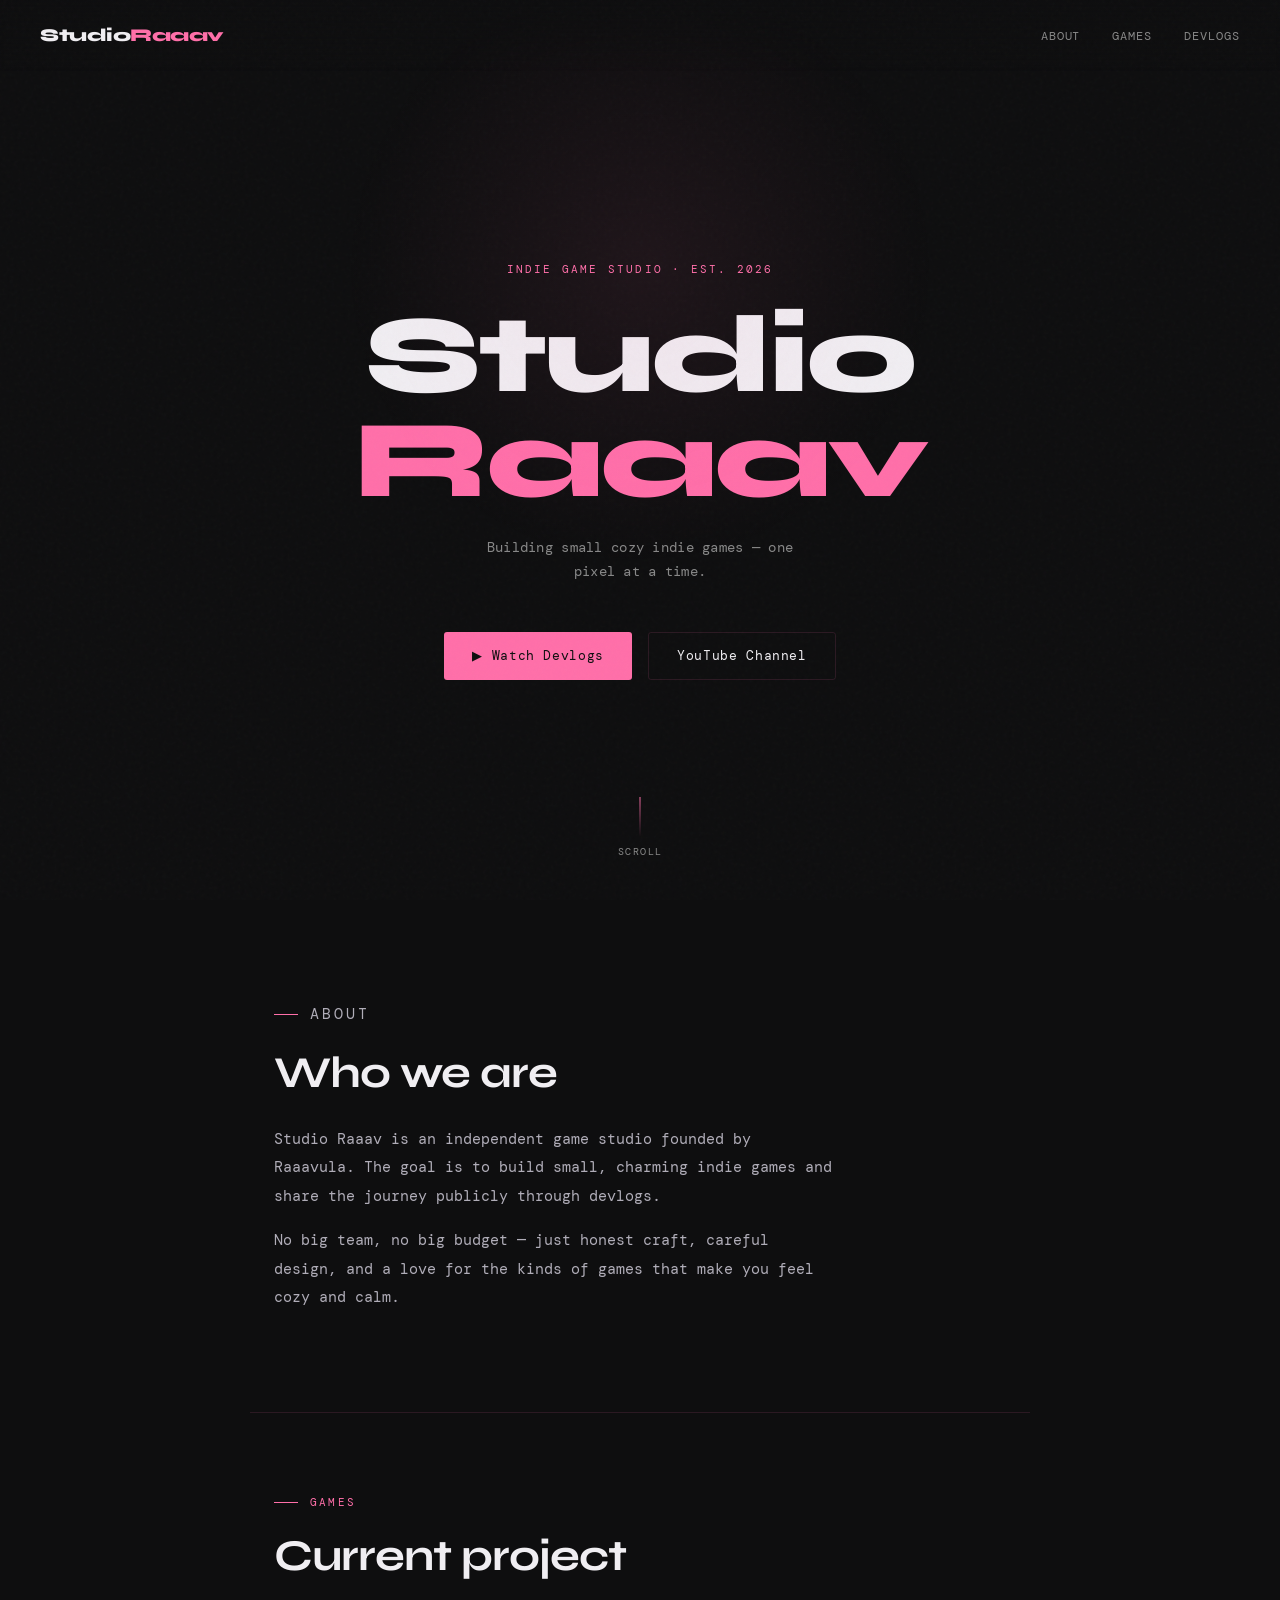
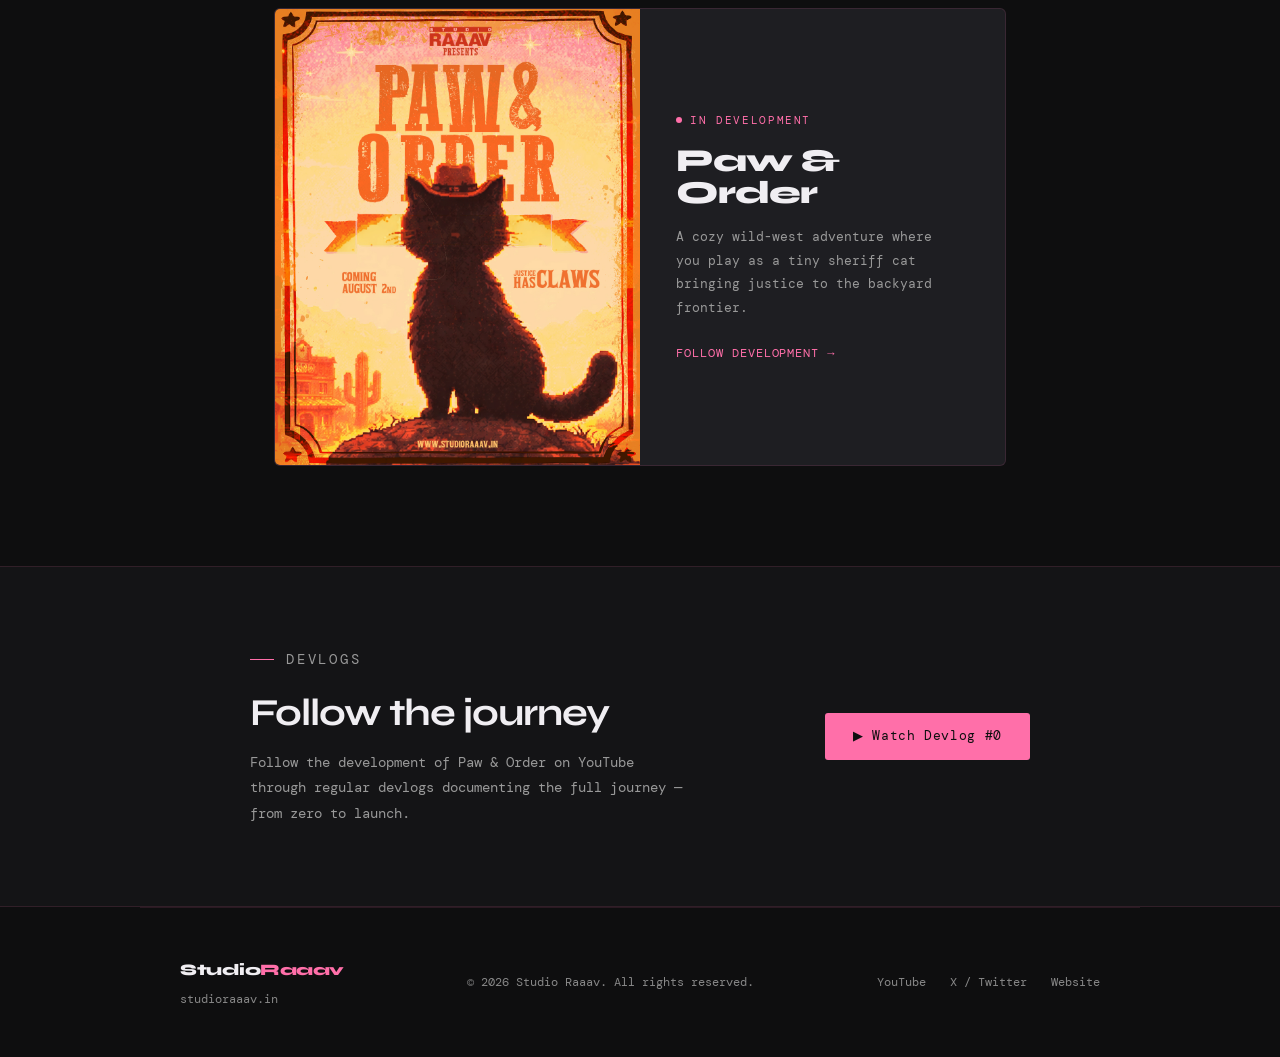
==== index.html @ 082eedff "Add files via upload" ====
<!DOCTYPE html>
<html lang="en">
<head>
  <meta charset="UTF-8" />
  <meta name="viewport" content="width=device-width, initial-scale=1.0" />
  <title>Studio Raaav — Cozy Indie Games</title>
  <link rel="preconnect" href="https://fonts.googleapis.com" />
  <link rel="preconnect" href="https://fonts.gstatic.com" crossorigin />
  <link href="https://fonts.googleapis.com/css2?family=Syne:wght@400;600;700;800&family=DM+Mono:ital,wght@0,300;0,400;1,300&display=swap" rel="stylesheet" />
  <style>
    :root {
      --bg: #0e0e0f;
      --bg2: #141416;
      --bg3: #1a1a1d;
      --surface: #1e1e22;
      --border: rgba(255,111,169,0.12);
      --pink: #ff6fa9;
      --pink-dim: rgba(255,111,169,0.15);
      --pink-glow: rgba(255,111,169,0.08);
      --text: #f0eef2;
      --muted: #888;
      --font-head: 'Syne', sans-serif;
      --font-mono: 'DM Mono', monospace;
    }

    *, *::before, *::after { box-sizing: border-box; margin: 0; padding: 0; }

    html { scroll-behavior: smooth; }

    body {
      background: var(--bg);
      color: var(--text);
      font-family: var(--font-mono);
      font-size: 15px;
      line-height: 1.7;
      overflow-x: hidden;
    }

    /* ── NOISE OVERLAY ── */
    body::before {
      content: '';
      position: fixed;
      inset: 0;
      background-image: url("data:image/svg+xml,%3Csvg viewBox='0 0 256 256' xmlns='http://www.w3.org/2000/svg'%3E%3Cfilter id='noise'%3E%3CfeTurbulence type='fractalNoise' baseFrequency='0.9' numOctaves='4' stitchTiles='stitch'/%3E%3C/filter%3E%3Crect width='100%25' height='100%25' filter='url(%23noise)' opacity='0.035'/%3E%3C/svg%3E");
      pointer-events: none;
      z-index: 1000;
      opacity: 0.6;
    }

    /* ── NAV ── */
    nav {
      position: fixed;
      top: 0; left: 0; right: 0;
      z-index: 100;
      padding: 20px 40px;
      display: flex;
      align-items: center;
      justify-content: space-between;
      background: linear-gradient(to bottom, rgba(14,14,15,0.95), transparent);
      backdrop-filter: blur(2px);
    }

    .nav-logo {
      font-family: var(--font-head);
      font-weight: 800;
      font-size: 18px;
      letter-spacing: -0.5px;
      color: var(--text);
      text-decoration: none;
    }

    .nav-logo span { color: var(--pink); }

    .nav-links {
      display: flex;
      gap: 32px;
      list-style: none;
    }

    .nav-links a {
      color: var(--muted);
      text-decoration: none;
      font-size: 12px;
      letter-spacing: 0.08em;
      text-transform: uppercase;
      transition: color 0.2s;
    }

    .nav-links a:hover { color: var(--pink); }

    /* ── HERO ── */
    #hero {
      min-height: 100vh;
      display: flex;
      flex-direction: column;
      align-items: center;
      justify-content: center;
      text-align: center;
      padding: 120px 24px 80px;
      position: relative;
    }

    /* Radial glow behind hero */
    #hero::after {
      content: '';
      position: absolute;
      top: 30%;
      left: 50%;
      transform: translate(-50%, -50%);
      width: 600px;
      height: 600px;
      background: radial-gradient(ellipse at center, rgba(255,111,169,0.07) 0%, transparent 70%);
      pointer-events: none;
    }

    .hero-label {
      font-size: 11px;
      letter-spacing: 0.2em;
      text-transform: uppercase;
      color: var(--pink);
      margin-bottom: 24px;
      opacity: 0;
      animation: fadeUp 0.6s ease forwards 0.1s;
    }

    .hero-title {
      font-family: var(--font-head);
      font-weight: 800;
      font-size: clamp(52px, 10vw, 110px);
      line-height: 0.95;
      letter-spacing: -3px;
      color: var(--text);
      opacity: 0;
      animation: fadeUp 0.7s ease forwards 0.25s;
    }

    .hero-title .accent { color: var(--pink); }

    .hero-sub {
      margin-top: 24px;
      font-size: 14px;
      color: var(--muted);
      letter-spacing: 0.02em;
      max-width: 320px;
      opacity: 0;
      animation: fadeUp 0.7s ease forwards 0.4s;
    }

    .hero-actions {
      margin-top: 48px;
      display: flex;
      gap: 16px;
      flex-wrap: wrap;
      justify-content: center;
      opacity: 0;
      animation: fadeUp 0.7s ease forwards 0.55s;
    }

    .btn {
      display: inline-flex;
      align-items: center;
      gap: 8px;
      padding: 12px 28px;
      font-family: var(--font-mono);
      font-size: 13px;
      letter-spacing: 0.05em;
      border-radius: 3px;
      text-decoration: none;
      cursor: pointer;
      transition: all 0.2s;
      border: none;
    }

    .btn-primary {
      background: var(--pink);
      color: #0e0e0f;
      font-weight: 400;
    }

    .btn-primary:hover {
      background: #ff8fbe;
      transform: translateY(-2px);
      box-shadow: 0 8px 32px rgba(255,111,169,0.3);
    }

    .btn-ghost {
      background: transparent;
      color: var(--text);
      border: 1px solid var(--border);
    }

    .btn-ghost:hover {
      border-color: var(--pink);
      color: var(--pink);
      transform: translateY(-2px);
    }

    /* scroll indicator */
    .scroll-hint {
      position: absolute;
      bottom: 40px;
      left: 50%;
      transform: translateX(-50%);
      display: flex;
      flex-direction: column;
      align-items: center;
      gap: 6px;
      opacity: 0;
      animation: fadeIn 1s ease forwards 1.2s;
    }

    .scroll-hint span {
      font-size: 10px;
      letter-spacing: 0.15em;
      text-transform: uppercase;
      color: var(--muted);
    }

    .scroll-line {
      width: 1px;
      height: 40px;
      background: linear-gradient(to bottom, var(--pink), transparent);
      animation: scrollPulse 2s ease infinite;
    }

    /* ── SECTIONS ── */
    section {
      padding: 100px 24px;
      max-width: 780px;
      margin: 0 auto;
    }

    .section-tag {
      font-size: 11px;
      letter-spacing: 0.2em;
      text-transform: uppercase;
      color: var(--pink);
      margin-bottom: 20px;
      display: flex;
      align-items: center;
      gap: 12px;
    }

    .section-tag::before {
      content: '';
      display: block;
      width: 24px;
      height: 1px;
      background: var(--pink);
    }

    .section-title {
      font-family: var(--font-head);
      font-size: clamp(28px, 5vw, 44px);
      font-weight: 700;
      letter-spacing: -1px;
      line-height: 1.1;
      margin-bottom: 28px;
    }

    /* ── ABOUT ── */
    #about p {
      color: #b0adb8;
      font-size: 15px;
      line-height: 1.9;
      max-width: 560px;
    }

    #about p + p { margin-top: 16px; }

    /* ── GAMES ── */
    #games { padding-top: 80px; }

    .game-card {
      background: var(--surface);
      border: 1px solid var(--border);
      border-radius: 6px;
      overflow: hidden;
      display: grid;
      grid-template-columns: 1fr 1fr;
      min-height: 320px;
      transition: border-color 0.3s, box-shadow 0.3s;
    }

    .game-card:hover {
      border-color: rgba(255,111,169,0.3);
      box-shadow: 0 0 60px rgba(255,111,169,0.06);
    }

    .game-poster {
      background: #111113;
      position: relative;
      display: flex;
      align-items: center;
      justify-content: center;
      overflow: hidden;
      min-height: 260px;
    }

    /* Pixel art cat placeholder */
    .game-poster svg {
      width: 120px;
      height: 120px;
      opacity: 0.9;
    }



    .game-info {
      padding: 40px 36px;
      display: flex;
      flex-direction: column;
      justify-content: center;
      gap: 16px;
    }

    .game-status {
      display: inline-flex;
      align-items: center;
      gap: 8px;
      font-size: 11px;
      letter-spacing: 0.15em;
      text-transform: uppercase;
      color: var(--pink);
    }

    .status-dot {
      width: 6px;
      height: 6px;
      border-radius: 50%;
      background: var(--pink);
      animation: pulse 2s ease infinite;
    }

    .game-name {
      font-family: var(--font-head);
      font-size: 32px;
      font-weight: 800;
      letter-spacing: -1px;
      line-height: 1;
    }

    .game-desc {
      color: #999;
      font-size: 13px;
      line-height: 1.8;
      max-width: 260px;
    }

    .game-link {
      display: inline-flex;
      align-items: center;
      gap: 8px;
      color: var(--pink);
      font-size: 12px;
      letter-spacing: 0.08em;
      text-decoration: none;
      text-transform: uppercase;
      margin-top: 8px;
      transition: gap 0.2s;
    }

    .game-link:hover { gap: 14px; }
    .game-link::after { content: '→'; }

    /* ── DEVLOG ── */
    #devlog {
      border-top: 1px solid var(--border);
      border-bottom: 1px solid var(--border);
      padding: 80px 24px;
      max-width: 100%;
      background: var(--bg2);
    }

    #devlog .inner {
      max-width: 780px;
      margin: 0 auto;
      display: grid;
      grid-template-columns: 1fr auto;
      align-items: center;
      gap: 40px;
    }

    #devlog p {
      color: #999;
      font-size: 14px;
      line-height: 1.8;
      max-width: 440px;
    }

    /* ── FOOTER ── */
    footer {
      padding: 48px 40px;
      display: flex;
      align-items: center;
      justify-content: space-between;
      border-top: 1px solid var(--border);
      max-width: 1000px;
      margin: 0 auto;
    }

    .footer-logo {
      font-family: var(--font-head);
      font-weight: 800;
      font-size: 16px;
      letter-spacing: -0.5px;
    }

    .footer-logo span { color: var(--pink); }

    .footer-copy {
      font-size: 12px;
      color: var(--muted);
    }

    .footer-links {
      display: flex;
      gap: 24px;
    }

    .footer-links a {
      color: var(--muted);
      font-size: 12px;
      text-decoration: none;
      transition: color 0.2s;
    }

    .footer-links a:hover { color: var(--pink); }

    /* ── DIVIDER ── */
    .divider {
      border: none;
      border-top: 1px solid var(--border);
      max-width: 780px;
      margin: 0 auto;
    }

    /* ── ANIMATIONS ── */
    @keyframes fadeUp {
      from { opacity: 0; transform: translateY(20px); }
      to { opacity: 1; transform: translateY(0); }
    }

    @keyframes fadeIn {
      from { opacity: 0; }
      to { opacity: 1; }
    }

    @keyframes pulse {
      0%, 100% { opacity: 1; transform: scale(1); }
      50% { opacity: 0.5; transform: scale(0.8); }
    }

    @keyframes scrollPulse {
      0%, 100% { opacity: 0.3; transform: scaleY(1); }
      50% { opacity: 1; transform: scaleY(1.1); }
    }

    /* Reveal on scroll */
    .reveal {
      opacity: 0;
      transform: translateY(24px);
      transition: opacity 0.7s ease, transform 0.7s ease;
    }

    .reveal.visible {
      opacity: 1;
      transform: none;
    }

    /* ── RESPONSIVE ── */
    @media (max-width: 640px) {
      nav { padding: 16px 20px; }
      .nav-links { display: none; }

      .game-card {
        grid-template-columns: 1fr;
      }

      .game-poster { min-height: 200px; }

      #devlog .inner {
        grid-template-columns: 1fr;
        gap: 24px;
      }

      footer {
        flex-direction: column;
        gap: 16px;
        text-align: center;
        padding: 40px 20px;
      }
    }
  </style>
</head>
<body>

  <!-- NAV -->
  <nav>
    <a href="#hero" class="nav-logo">Studio<span>Raaav</span></a>
    <ul class="nav-links">
      <li><a href="#about">About</a></li>
      <li><a href="#games">Games</a></li>
      <li><a href="#devlog">Devlogs</a></li>
    </ul>
  </nav>

  <!-- HERO -->
  <section id="hero">
    <p class="hero-label">Indie Game Studio · Est. 2026</p>
    <h1 class="hero-title">Studio<br><span class="accent">Raaav</span></h1>
    <p class="hero-sub">Building small cozy indie games — one pixel at a time.</p>
    <div class="hero-actions">
      <a href="#devlog" class="btn btn-primary">▶ Watch Devlogs</a>
      <a href="https://youtube.com/@raaavula04" target="_blank" rel="noopener" class="btn btn-ghost">YouTube Channel</a>
    </div>
    <div class="scroll-hint">
      <div class="scroll-line"></div>
      <span>Scroll</span>
    </div>
  </section>

  <!-- ABOUT -->
  <section id="about">
    <div class="reveal">
      <p class="section-tag">About</p>
      <h2 class="section-title">Who we are</h2>
      <p>Studio Raaav is an independent game studio founded by Raaavula. The goal is to build small, charming indie games and share the journey publicly through devlogs.</p>
      <p style="margin-top:16px">No big team, no big budget — just honest craft, careful design, and a love for the kinds of games that make you feel cozy and calm.</p>
    </div>
  </section>

  <hr class="divider" />

  <!-- GAMES -->
  <section id="games">
    <div class="reveal">
      <p class="section-tag">Games</p>
      <h2 class="section-title">Current project</h2>
    </div>

    <div class="game-card reveal" style="transition-delay: 0.1s">
      <div class="game-poster">
        <img src="[data-uri]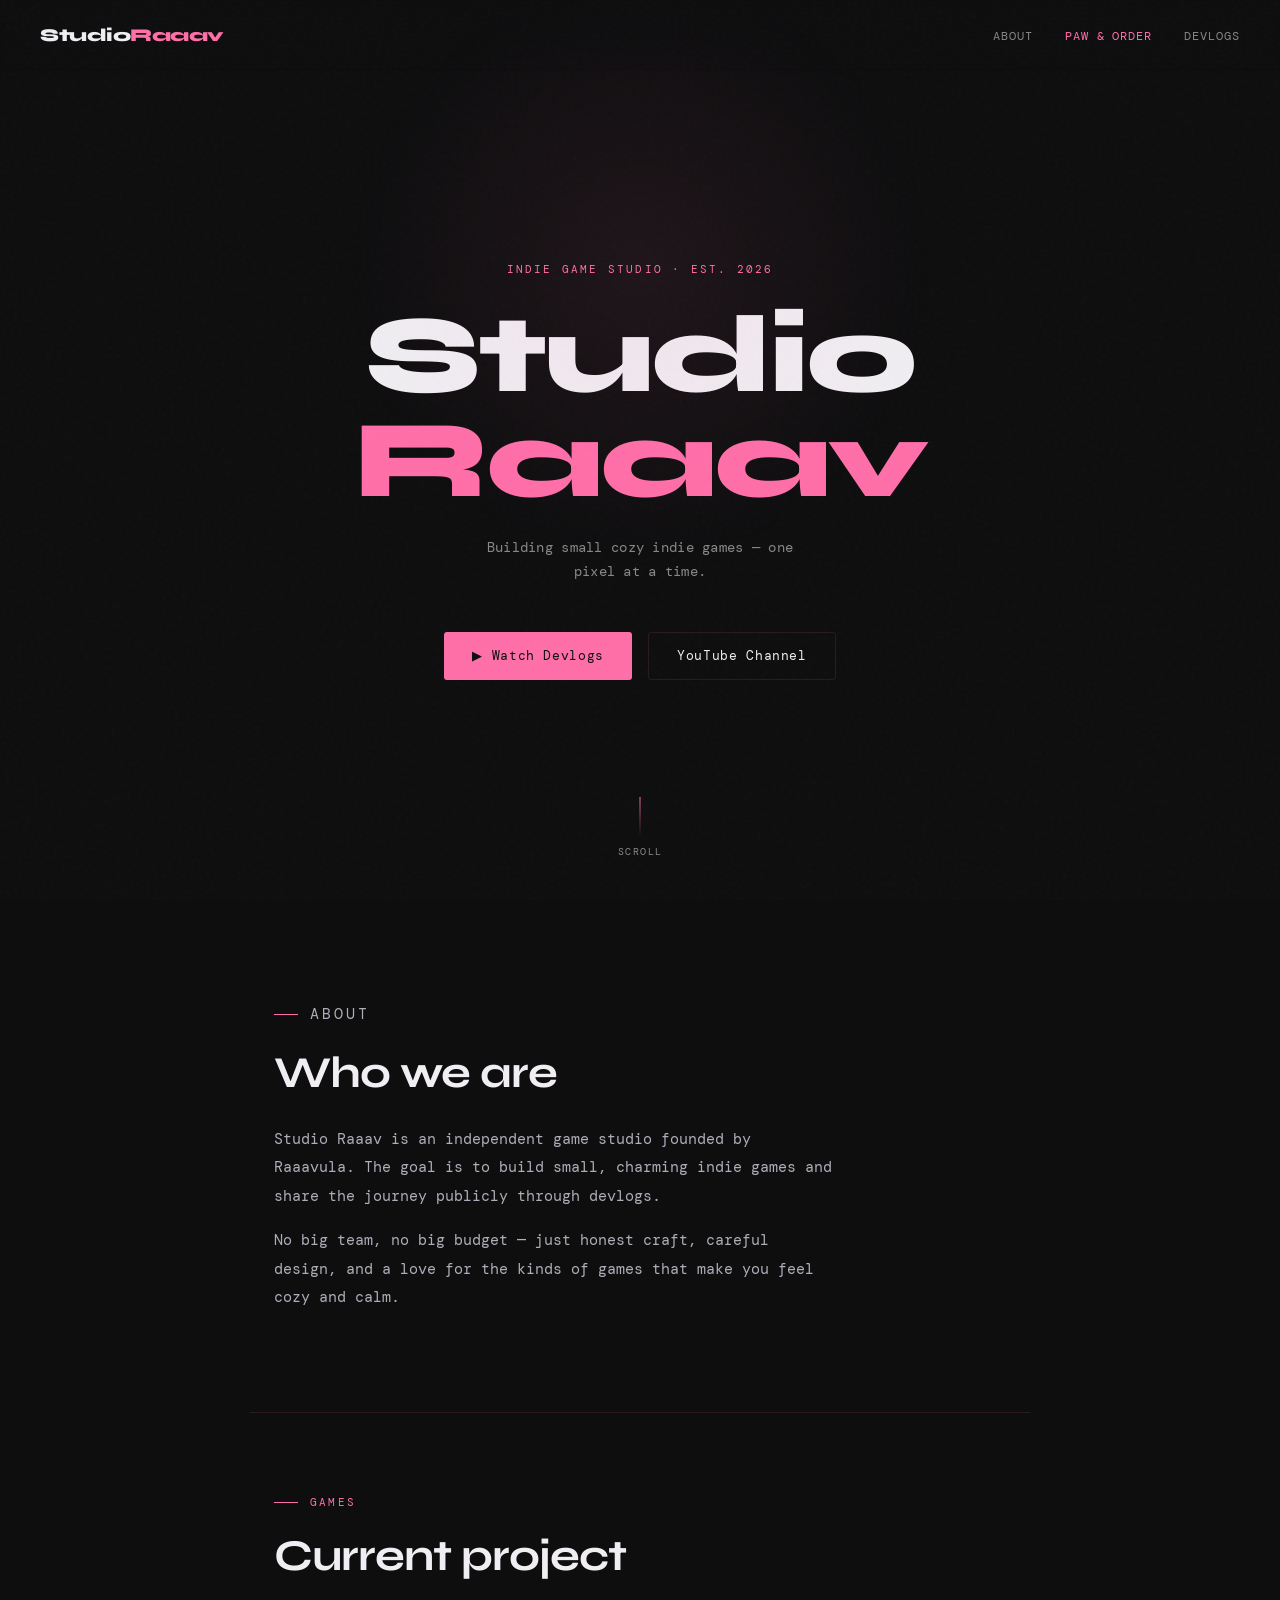
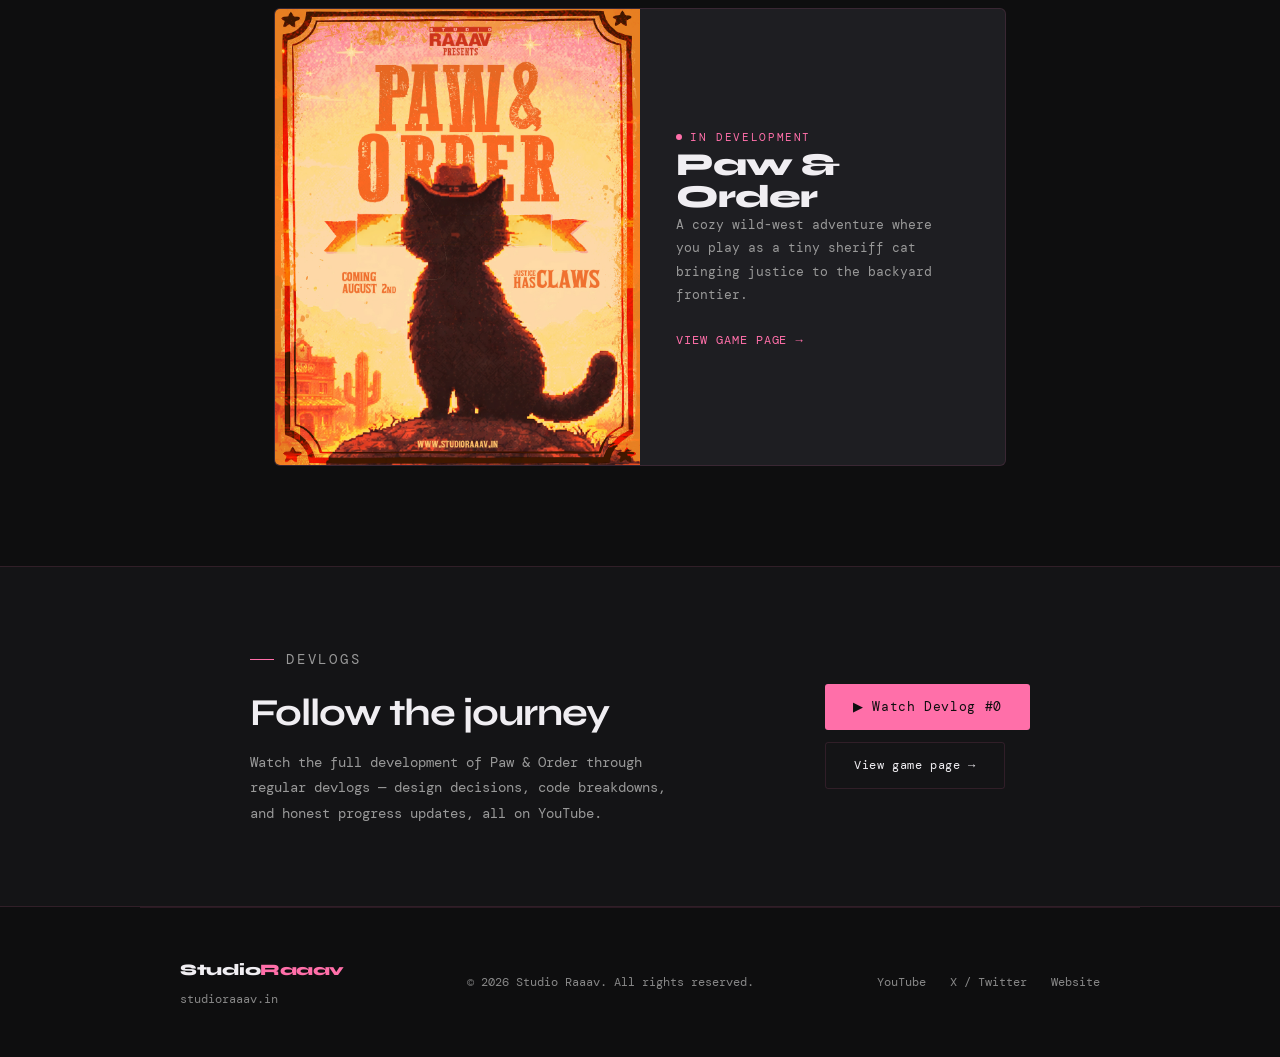
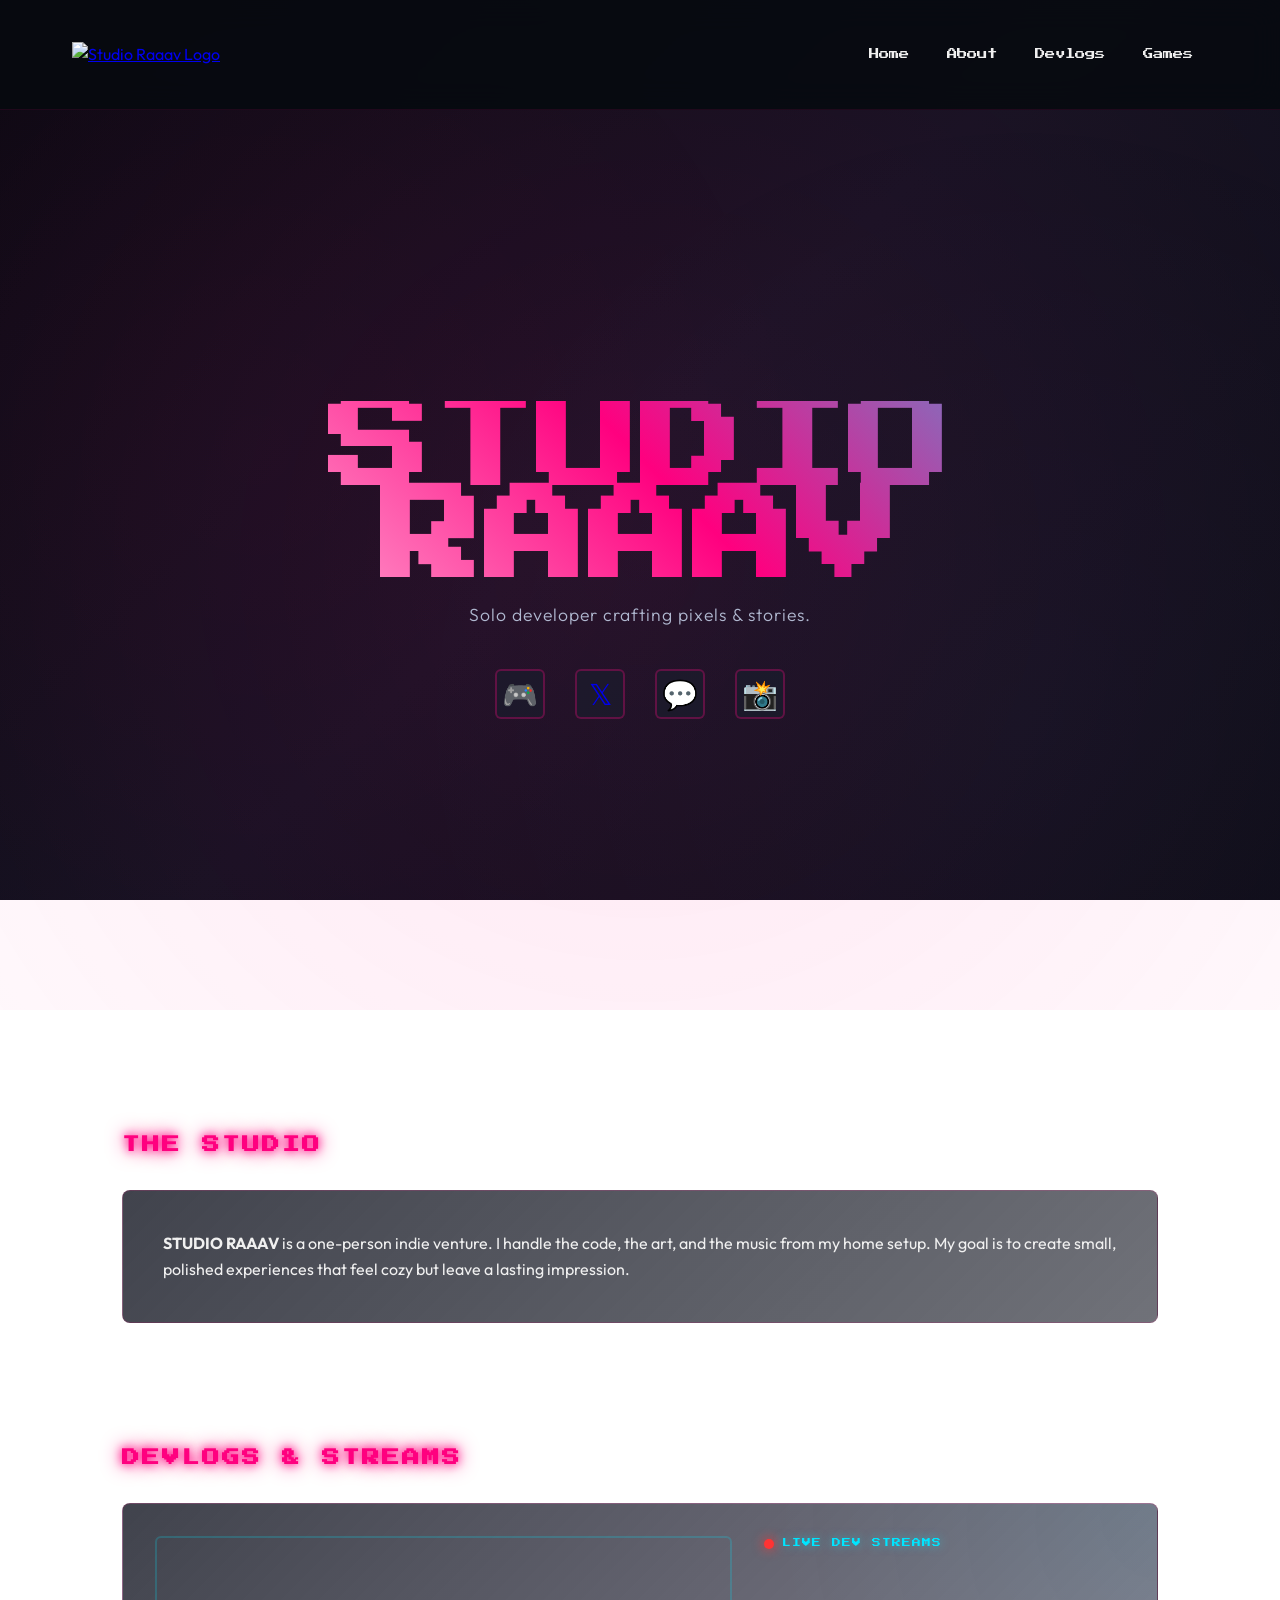
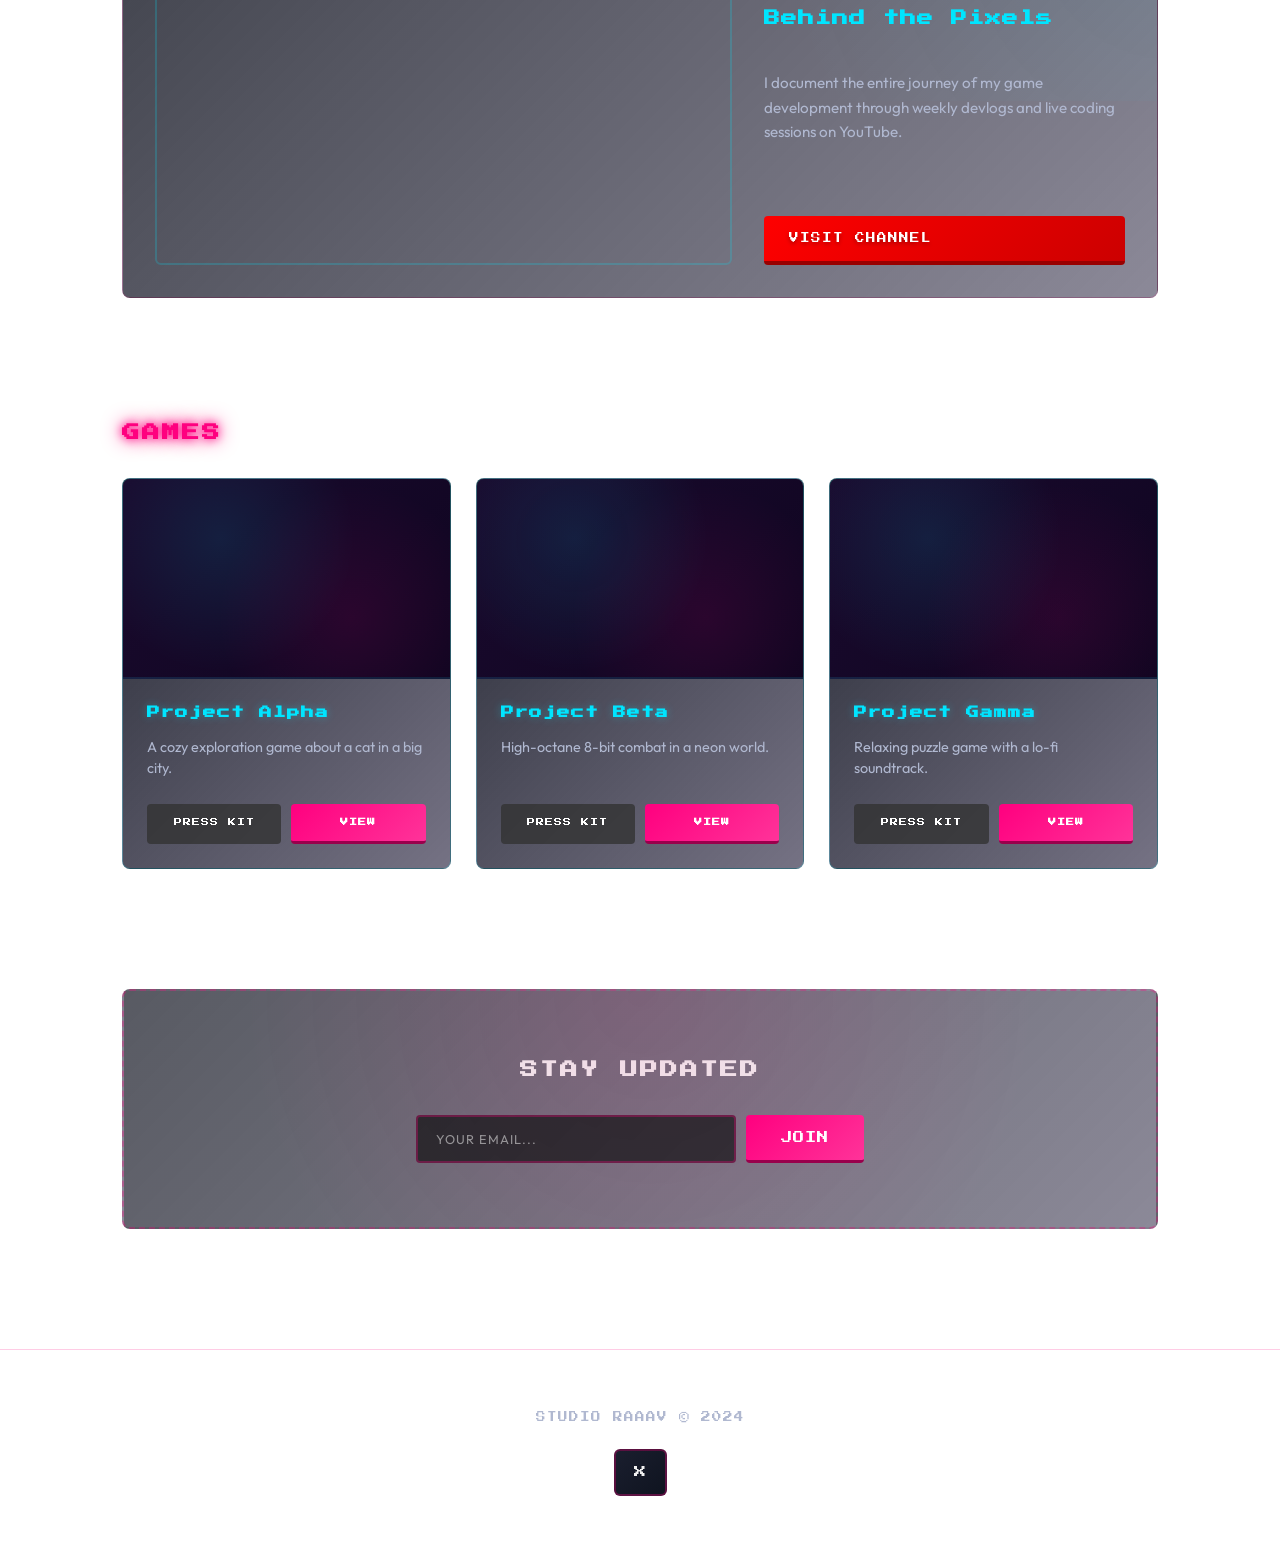
